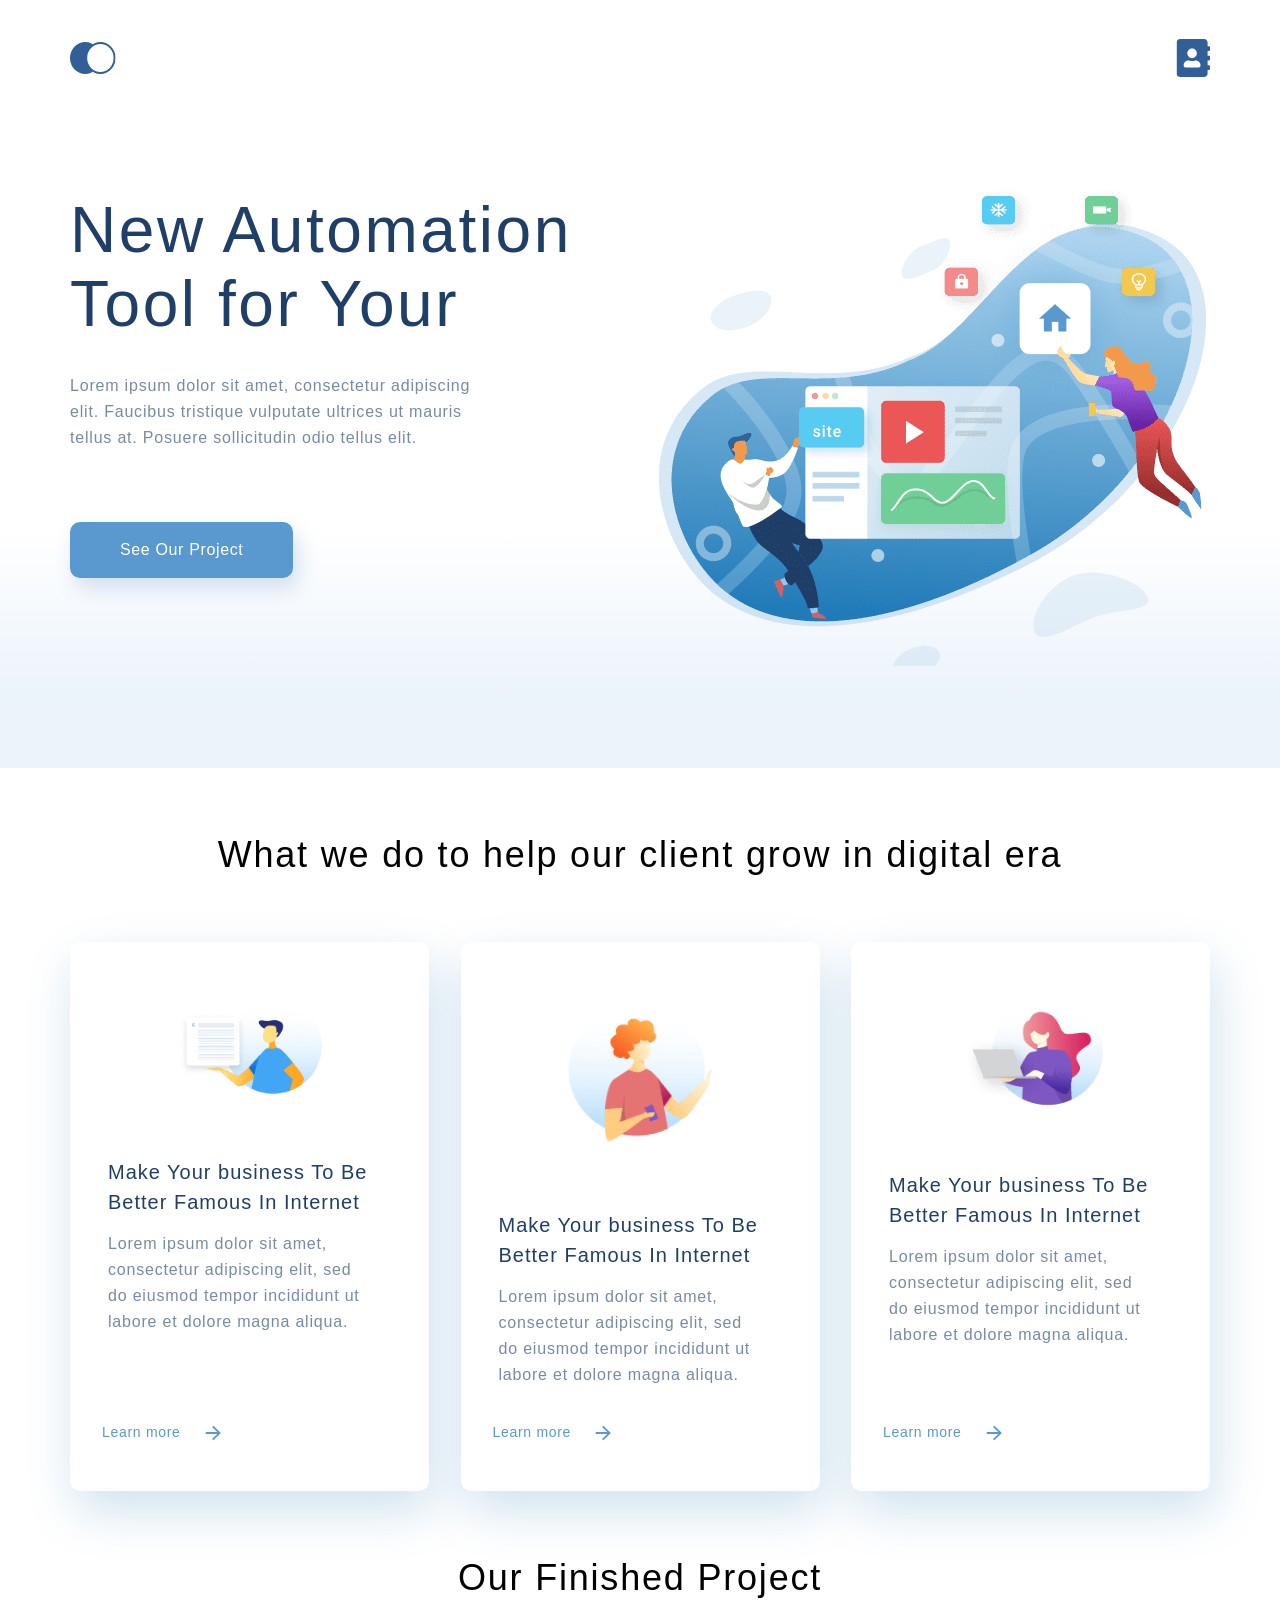
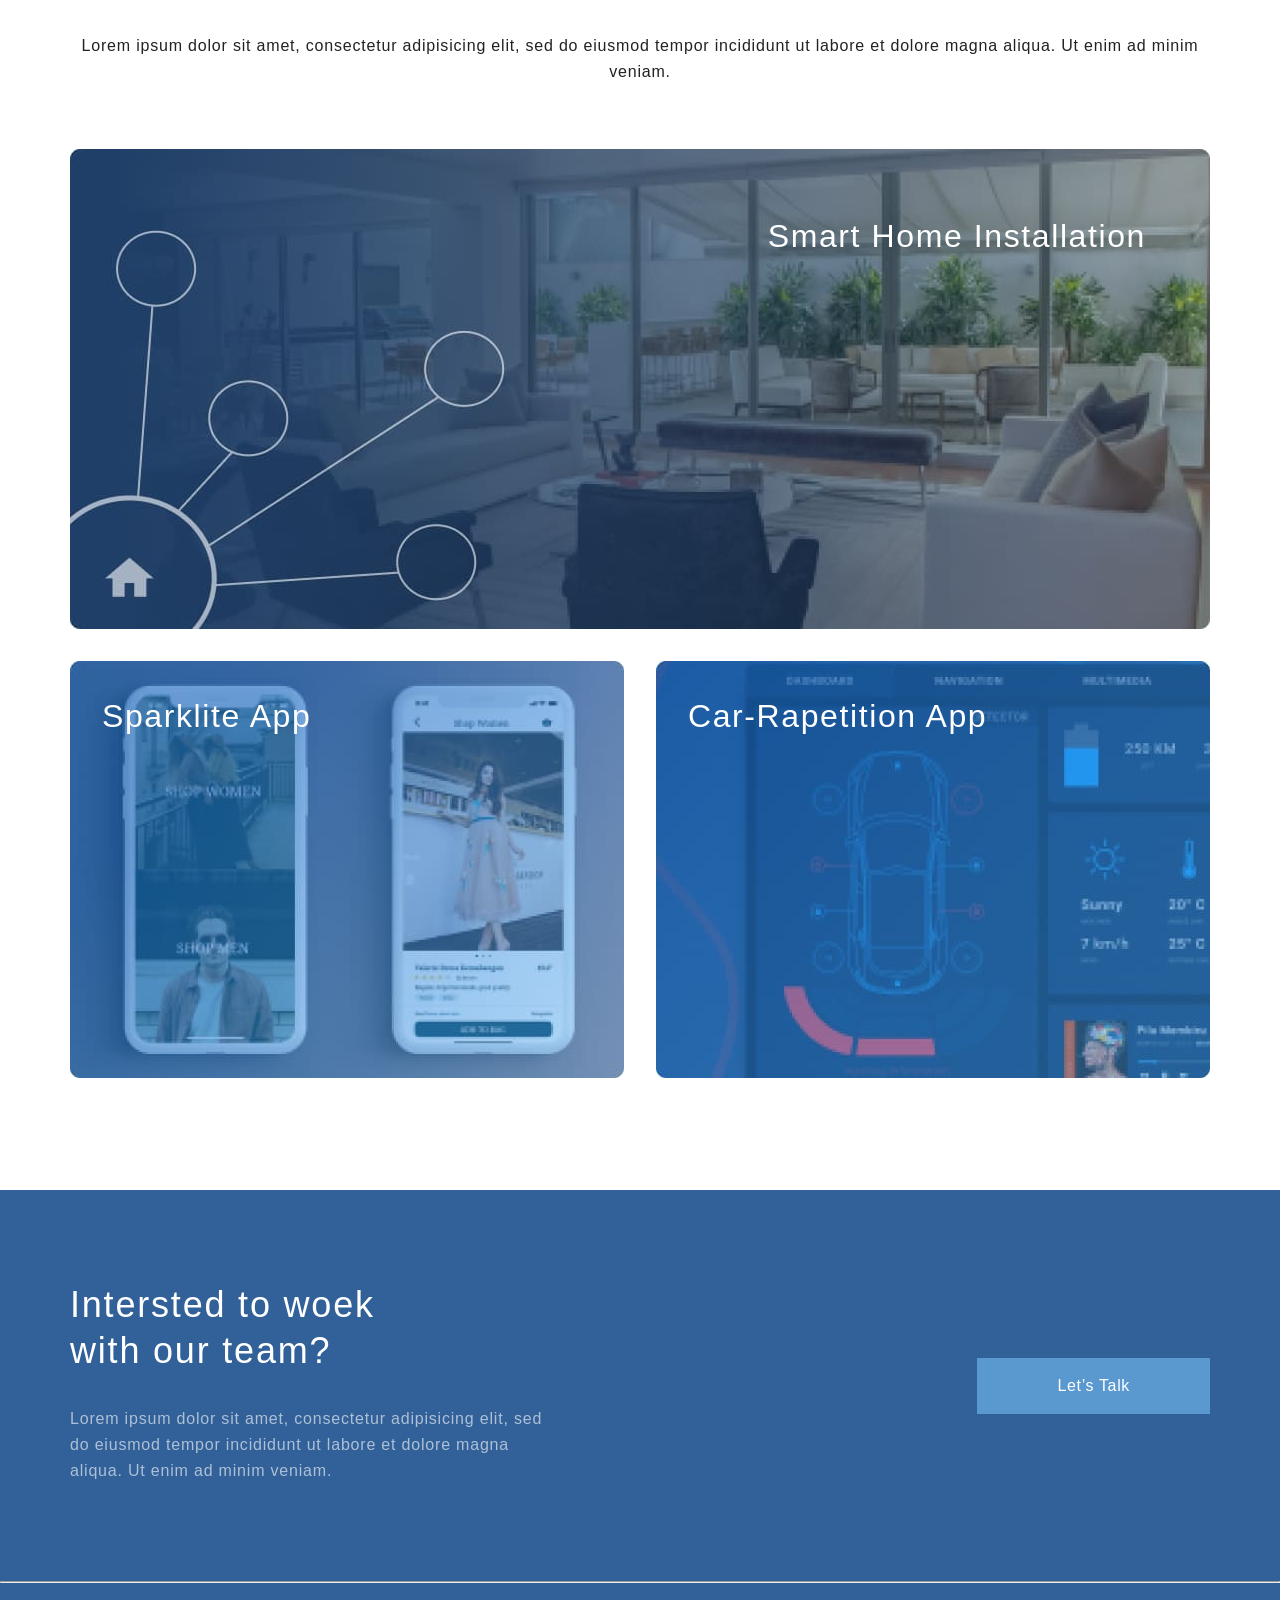
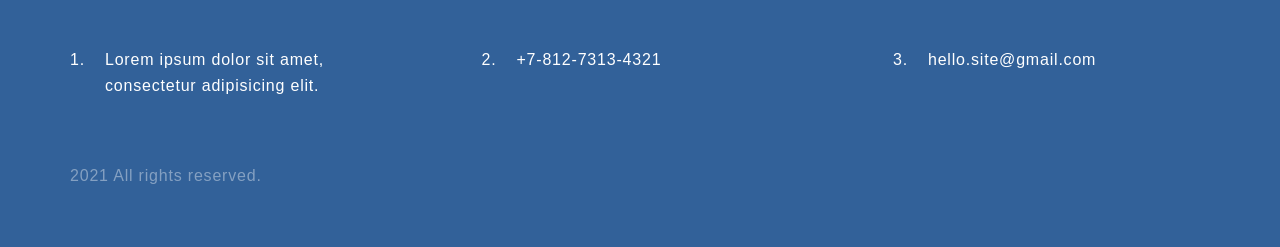
==== index.html @ 9a7fa758 "first commit" ====
<!DOCTYPE html>
<html lang="en">
<head>
    <meta charset="UTF-8">
    <meta http-equiv="X-UA-Compatible" content="IE=edge">
    <meta name="viewport" content="width=device-width, initial-scale=1.0">
    <title>Landing page</title>
    <link rel="stylesheet" href="style.css">
</head>
<body>
    

<div class="wrapper">
        <header class="header center">
            <div class="header__top">
                <div class="header__img">
                    <a class="main__link" href="index.html"><img src="img/logo.svg" alt="logo"></a> 
                </div>
                <div class="header__img">
                    <a class="main__link" href="contacts.html"><img src="img/address-book.svg" alt="address book"></a>
                </div>
            </div>
            <div class="header__content">
                <div class="header__info">
                    <h3 class="header__heading">New Automation</h3>
                    <h3 class="header__heading"> Tool for Your</h3>
                    <p class="header__text">Lorem ipsum dolor sit amet, consectetur adipiscing elit. Faucibus tristique vulputate ultrices ut mauris tellus at. Posuere sollicitudin odio tellus elit.</p>
                    <a class="header__link" href="#">See Our Project</a> 
                </div>
                <div class="header__bg"></div>
            </div>
        </header>
    <div class="main">    
        <section class="what-we-do center">
            <h3 class="what-we-do__header">What we do to help our client grow in digital era</h3>
            <div class="what-we-do__content">
                <div class="what-we-do__items">
                    <div class="what-we-do__img">
                        <img src="img/what-we-do_img-one.png" alt="what-we-do img">
                    </div>
                    <div class="what-we-do__info">
                        <h3 class="what-we-do__heading">Make Your business To Be Better Famous In Internet</h3>
                        <p class="what-we-do__text">Lorem ipsum dolor sit amet, consectetur adipiscing elit, sed do eiusmod tempor incididunt ut labore et dolore magna aliqua.</p>
                    </div>
                    <div class="what-we-do__block-link">
                        <a href="#" class="what-we-do__link">Learn more<img class="what-we-do__photo" src="img/what-we-do_arrow.svg" alt="arrow"></a>
                    </div>
                </div>
                <div class="what-we-do__items">
                    <div class="what-we-do__img">
                        <img src="img/what-we-do_img-two.png" alt="what-we-do img">
                    </div>
                    <div class="what-we-do__info">
                        <h3 class="what-we-do__heading">Make Your business To Be Better Famous In Internet</h3>
                        <p class="what-we-do__text">Lorem ipsum dolor sit amet, consectetur adipiscing elit, sed do eiusmod tempor incididunt ut labore et dolore magna aliqua. </p>
                    </div>
                    <div class="what-we-do__block-link">
                        <a href="#" class="what-we-do__link">Learn more<img class="what-we-do__photo" src="img/what-we-do_arrow.svg" alt="arrow"></a>
                    </div>
                </div>
                <div class="what-we-do__items">
                    <div class="what-we-do__img">
                        <img src="img/what-we-do_img-three.png" alt="what-we-do img">
                    </div>
                    <div class="what-we-do__info">
                        <h3 class="what-we-do__heading">Make Your business To Be Better Famous In Internet</h3>
                        <p class="what-we-do__text">Lorem ipsum dolor sit amet, consectetur adipiscing elit, sed do eiusmod tempor incididunt ut labore et dolore magna aliqua. </p>
                    </div>
                    <div class="what-we-do__block-link">
                        <a href="#" class="what-we-do__link">Learn more<img class="what-we-do__photo" src="img/what-we-do_arrow.svg" alt="arrow"></a>
                    </div>
                </div>
            </div>
        </section>
   
        <section class="project center">
            <h3 class="project__header">Our Finished Project</h3>
            <p class="project__text">Lorem ipsum dolor sit amet, consectetur adipisicing elit, sed do eiusmod tempor incididunt ut labore et dolore magna aliqua. Ut enim ad minim veniam.</p>
            <div class="project__top">
                <div class="project__items">
                    <img class="project__photo" src="img/project-bg.jpg" alt="project photo">
                    <p class="project__info info__top">Smart Home Installation</p>
                </div>
            </div>
            <div class="project__bottom">
                <div class="project__items project__items-small">
                    <img class="project__photo project__photo-small" src="img/project-item_one.jpg" alt="project">
                    <p class="project__info">Sparklite App</p>
                </div>
                <div class="project__items project__items-small">
                    <img class="project__photo project__photo-small" src="img/project-item_two.jpg" alt="project">
                    <p class="project__info">Car-Rapetition App</p>
                </div>
            </div>

        </section>

    </div>

        <footer class="footer">
            <div class="footer__top center">
                <div class="footer__left">
                    <div class="footer__info">
                        <h3 class="footer__heading">Intersted to woek with our team?</h3>
                        <p class="footer__text">Lorem ipsum dolor sit amet, consectetur adipisicing elit, sed do eiusmod tempor incididunt ut labore et dolore magna aliqua. Ut enim ad minim veniam.</p>
                    </div>
                </div>
                <div class="footer__right">
                    <a class="footer__btn" href="#">Let’s Talk</a>
                </div>
            </div>
                <hr>
            <div class="footer__bottom center">
                <ul class="footer__menu">
                    <li class="footer__list list__one">Lorem ipsum dolor sit amet, consectetur adipisicing elit.</li>
                    <li class="footer__list list__two"> <a class="footer__link" href="tel:+7-812-7313-4321">+7-812-7313-4321</a></li>
                    <li class="footer__list list__three"><a class="footer__link" href="mailto:">hello.site@gmail.com</a></li>
                    <li class="footer__copyright">2021 All rights reserved.</li>
                </ul>
            </div>

        </footer>

</div>

</body>
</html>
---- style.css ----
* {
  padding: 0;
  margin: 0;
  font-family: Roboto,sans-serif;
  font-style: normal;
  font-weight: normal;
  -webkit-box-sizing: border-box;
          box-sizing: border-box;
}

html, body {
  height: 100%;
}

.wrapper {
  display: -webkit-box;
  display: -ms-flexbox;
  display: flex;
  -webkit-box-orient: vertical;
  -webkit-box-direction: normal;
      -ms-flex-direction: column;
          flex-direction: column;
  height: 100%;
}

.main {
  -webkit-box-flex: 1;
      -ms-flex: 1 0 auto;
          flex: 1 0 auto;
}

.footer {
  -webkit-box-flex: 0;
      -ms-flex: 0 0 auto;
          flex: 0 0 auto;
}

.center {
  padding-left: calc(50% - 570px);
  padding-right: calc(50% - 570px);
}

.header {
  padding-top: 34px;
  padding-bottom: 93px;
  background: -webkit-gradient(linear, left bottom, left top, color-stop(8.84%, #EBF3FB), color-stop(31.12%, rgba(152, 195, 232, 0)));
  background: linear-gradient(0deg, #EBF3FB 8.84%, rgba(152, 195, 232, 0) 31.12%);
}

.header__content {
  display: -webkit-box;
  display: -ms-flexbox;
  display: flex;
  -webkit-box-pack: justify;
      -ms-flex-pack: justify;
          justify-content: space-between;
}

.header__bg {
  width: 555px;
  height: 480px;
  background: url(img/header-bg.png) no-repeat;
  margin-top: 100px;
}

.header__top {
  display: -webkit-box;
  display: -ms-flexbox;
  display: flex;
  -webkit-box-pack: justify;
      -ms-flex-pack: justify;
          justify-content: space-between;
  -webkit-box-align: center;
      -ms-flex-align: center;
          align-items: center;
}

.header__top .main__link {
  display: block;
}

.header__info {
  width: 505px;
  padding-top: 107px;
  padding-bottom: 97px;
}

.header__heading {
  font-weight: 300;
  font-size: 64px;
  line-height: 74px;
  letter-spacing: 0.04em;
  color: #1F3F68;
}

.header__text {
  width: 425px;
  padding-top: 32px;
  font-size: 16px;
  line-height: 26px;
  letter-spacing: 0.05em;
  color: #1F3F68;
  opacity: 0.6;
}

.header__link {
  background: #5A98D0;
  -webkit-box-shadow: 5px 10px 20px rgba(53, 110, 173, 0.2);
          box-shadow: 5px 10px 20px rgba(53, 110, 173, 0.2);
  border-radius: 10px;
  text-decoration: none;
  font-size: 16px;
  line-height: 26px;
  text-align: center;
  letter-spacing: 0.04em;
  color: #FFFFFF;
  padding: 15px 50px;
  margin-top: 71px;
  display: inline-block;
}

.what-we-do {
  padding-top: 64px;
  min-height: 585px;
}

.what-we-do__header {
  font-weight: 300;
  font-size: 36px;
  line-height: 46px;
  text-align: center;
  letter-spacing: 0.05em;
  color: #000000;
}

.what-we-do__content {
  display: -webkit-box;
  display: -ms-flexbox;
  display: flex;
  -webkit-box-pack: justify;
      -ms-flex-pack: justify;
          justify-content: space-between;
  margin-top: 64px;
}

.what-we-do__items {
  padding: 44px 32px;
  display: -webkit-box;
  display: -ms-flexbox;
  display: flex;
  -webkit-box-orient: vertical;
  -webkit-box-direction: normal;
      -ms-flex-direction: column;
          flex-direction: column;
  -webkit-box-align: center;
      -ms-flex-align: center;
          align-items: center;
  -webkit-box-pack: center;
      -ms-flex-pack: center;
          justify-content: center;
  width: 359px;
  min-height: 480px;
  background: #FFFFFF;
  -webkit-box-shadow: 5px 20px 50px rgba(16, 112, 177, 0.2);
          box-shadow: 5px 20px 50px rgba(16, 112, 177, 0.2);
  border-radius: 10px;
}

.what-we-do__img {
  width: 180px;
}

.what-we-do__img img {
  width: 100%;
  height: 100%;
  -o-object-fit: cover;
     object-fit: cover;
  margin: 0 auto;
  display: -webkit-box;
  display: -ms-flexbox;
  display: flex;
  -webkit-transform: scale(0.8);
          transform: scale(0.8);
}

.what-we-do__info {
  -webkit-box-flex: 1;
      -ms-flex-positive: 1;
          flex-grow: 1;
}

.what-we-do__heading {
  padding-top: 51px;
  font-size: 20px;
  line-height: 30px;
  letter-spacing: 0.05em;
  color: #1F3F68;
  width: 283px;
}

.what-we-do__text {
  padding-top: 14px;
  width: 268px;
  font-size: 16px;
  line-height: 26px;
  letter-spacing: 0.05em;
  color: #1F3F68;
  opacity: 0.6;
}

.what-we-do__block-link {
  -ms-flex-item-align: start;
      align-self: flex-start;
  min-height: 27px;
  padding-top: 29px;
}

.what-we-do__link {
  display: inline-block;
  font-size: 14px;
  line-height: 30px;
  letter-spacing: 0.05em;
  color: #5A98D0;
  text-decoration: none;
}

.what-we-do__photo {
  margin-left: 24px;
  display: inline-block;
  vertical-align: middle;
}

.project {
  padding-top: 64px;
  padding-bottom: 112px;
}

.project__header {
  font-weight: 300;
  font-size: 36px;
  line-height: 46px;
  text-align: center;
  letter-spacing: 0.05em;
  color: #000000;
}

.project__text {
  font-size: 16px;
  line-height: 26px;
  text-align: center;
  letter-spacing: 0.05em;
  color: #222222;
  margin: 0 auto;
  padding-top: 32px;
}

.project__top {
  padding-top: 64px;
}

.project__bottom {
  display: -webkit-box;
  display: -ms-flexbox;
  display: flex;
  -webkit-box-pack: justify;
      -ms-flex-pack: justify;
          justify-content: space-between;
  padding-top: 32px;
}

.project__items {
  position: relative;
  display: -webkit-box;
  display: -ms-flexbox;
  display: flex;
}

.project .info__top {
  position: absolute;
  top: 64px;
  right: 64px;
  font-size: 32px;
  line-height: 46px;
  text-align: right;
  letter-spacing: 0.05em;
  color: #FFFFFF;
}

.project__info {
  position: absolute;
  top: 32px;
  left: 32px;
  font-size: 32px;
  line-height: 46px;
  text-align: right;
  letter-spacing: 0.05em;
  color: #FFFFFF;
}

.footer {
  min-height: 657px;
  background: url(img/footer-bg.jpg);
}

.footer__top {
  display: -webkit-box;
  display: -ms-flexbox;
  display: flex;
  -webkit-box-pack: justify;
      -ms-flex-pack: justify;
          justify-content: space-between;
  min-height: 391px;
  -webkit-box-align: center;
      -ms-flex-align: center;
          align-items: center;
}

.footer__left {
  padding: 91px 0 96px;
}

.footer__heading {
  width: 340px;
  font-size: 36px;
  line-height: 46px;
  letter-spacing: 0.05em;
  color: #FFFFFF;
}

.footer__text {
  padding-top: 32px;
  width: 495px;
  font-size: 16px;
  line-height: 26px;
  letter-spacing: 0.05em;
  color: #FFFFFF;
  opacity: 0.6;
}

.footer__btn {
  font-size: 16px;
  line-height: 26px;
  text-align: center;
  letter-spacing: 0.04em;
  color: #FFFFFF;
  text-decoration: none;
  background: #5A98D0;
  padding: 15px 80px;
  display: inline-block;
}

.footer__menu {
  margin-top: 64px;
  display: -webkit-box;
  display: -ms-flexbox;
  display: flex;
  -webkit-box-pack: justify;
      -ms-flex-pack: justify;
          justify-content: space-between;
  -ms-flex-wrap: wrap;
      flex-wrap: wrap;
  list-style: none;
}

.footer__list {
  display: -webkit-box;
  display: -ms-flexbox;
  display: flex;
  width: 317px;
  font-size: 16px;
  line-height: 26px;
  letter-spacing: 0.05em;
  color: #FFFFFF;
}

.footer .list__one:before {
  content: "1.";
  margin-right: 20px;
}

.footer .list__two:before {
  content: "2.";
  margin-right: 20px;
}

.footer .list__three:before {
  content: "3.";
  margin-right: 20px;
}

.footer__link {
  text-decoration: none;
  color: #FFFFFF;
}

.footer__copyright {
  padding-top: 64px;
  font-size: 16px;
  line-height: 26px;
  letter-spacing: 0.05em;
  color: #FFFFFF;
  opacity: 0.4;
}

.header__contacts {
  padding-top: 37px;
  padding-bottom: 47px;
}

.header__contacts-bottom {
  background: url(img/contacts/header-bg_contacts.jpg) no-repeat;
  background-size: cover;
  padding: 51px 0;
}

.header__contacts-bottom h1 {
  font-weight: 500;
  font-size: 44px;
  line-height: 74px;
  text-align: center;
  letter-spacing: 0.04em;
  color: #FFFFFF;
}

.header__contacts-bottom-text {
  width: 780px;
  padding-top: 16px;
  font-size: 20px;
  line-height: 30px;
  text-align: center;
  letter-spacing: 0.04em;
  color: rgba(255, 255, 255, 0.6);
  margin: 0 auto;
}

.content {
  display: -webkit-box;
  display: -ms-flexbox;
  display: flex;
  -webkit-box-pack: justify;
      -ms-flex-pack: justify;
          justify-content: space-between;
  padding-top: 17px;
}

.content__left {
  width: 301px;
}

.content__info, .content__email {
  padding-top: 40px;
}

.content__descriptions-heading, .content__info-heading, .content__email-heading {
  font-weight: 500;
  font-size: 20px;
  line-height: 30px;
  letter-spacing: 0.04em;
  color: #1F3F68;
  text-transform: uppercase;
}

.content__info-menu, .content__email-menu {
  list-style: none;
}

.content__descriptions-text, .content__info-link, .content__email-link {
  font-weight: 300;
  font-size: 16px;
  line-height: 26px;
  letter-spacing: 0.04em;
  color: #1F3F68;
  opacity: 0.6;
}

.content__descriptions-text {
  width: 300px;
  margin-top: 24px;
}

.content__info-link, .content__email-link {
  opacity: 1;
  text-decoration: none;
}

.content__descriptions {
  padding-top: 56px;
}

.content__right {
  width: 540px;
}

.content__right-form {
  -webkit-box-sizing: border-box;
          box-sizing: border-box;
  padding: 56px;
  background: #FFFFFF;
  -webkit-box-shadow: 5px 10px 50px rgba(16, 112, 177, 0.2);
          box-shadow: 5px 10px 50px rgba(16, 112, 177, 0.2);
  border-radius: 10px;
}

.content__right-input {
  width: 428px;
  height: 72px;
  border: 1px solid #356EAD;
  -webkit-box-sizing: border-box;
          box-sizing: border-box;
  border-radius: 10px;
  padding-left: 42px;
  padding-right: 50px;
  outline: none;
  color: #1F3F68;
}

.content__right:placeholder {
  font-weight: 300;
  font-size: 16px;
  line-height: 30px;
  letter-spacing: 0.04em;
  color: #1F3F68;
  opacity: 0.2;
}

.content__right label {
  padding-top: 48px;
  padding-bottom: 8px;
  display: block;
  font-size: 16px;
  line-height: 30px;
  letter-spacing: 0.04em;
  color: #1F3F68;
  opacity: 0.8;
}

.content__right .textarea {
  width: 428px;
  height: 144px;
  padding-top: 21px;
}

.content__right-heading {
  font-weight: 500;
  font-size: 20px;
  line-height: 30px;
  letter-spacing: 0.04em;
  color: #1F3F68;
  text-transform: uppercase;
}

.content__info-list, .content__email-list {
  margin-top: 16px;
  display: -webkit-box;
  display: -ms-flexbox;
  display: flex;
}

.content__info-list::before {
  content: url(img/contacts/phone.svg);
  margin-right: 16px;
}

.content__email-list::before {
  content: url(img/contacts/web.svg);
  margin-right: 16px;
}

.content .email-list-email::before {
  content: url(img/contacts/email.svg);
  margin-right: 16px;
}

.content button {
  -webkit-filter: drop-shadow(5px 10px 20px rgba(16, 112, 177, 0.2));
          filter: drop-shadow(5px 10px 20px rgba(16, 112, 177, 0.2));
  font-weight: 500;
  font-size: 16px;
  line-height: 26px;
  text-align: center;
  letter-spacing: 0.04em;
  color: #FFFFFF;
  background: #5A98D0;
  -webkit-box-shadow: 5px 20px 50px rgba(16, 112, 177, 0.2);
          box-shadow: 5px 20px 50px rgba(16, 112, 177, 0.2);
  border-radius: 10px;
  padding: 23px 0;
  width: 428px;
  -webkit-box-sizing: border-box;
          box-sizing: border-box;
  outline: none;
  border: none;
  cursor: pointer;
  margin-top: 72px;
  text-transform: uppercase;
}

.map {
  padding-top: 96px;
  padding-bottom: 112px;
}

@media (max-width: 1140px) {
  .center {
    padding-left: calc(50% - 500px);
    padding-right: calc(50% - 500px);
  }
  .content {
    -ms-flex-pack: distribute;
        justify-content: space-around;
  }
  .content__left {
    margin: 0 auto;
  }
}

@media (max-width: 952px) {
  .center {
    padding-left: calc(50% - 370px);
    padding-right: calc(50% - 370px);
  }
  .header__contacts {
    padding-top: 10px;
    padding-bottom: 41px;
  }
  .header__contacts-bottom-text {
    width: 520px;
  }
  .content__info .content {
    -webkit-box-orient: vertical;
    -webkit-box-direction: normal;
        -ms-flex-direction: column;
            flex-direction: column;
    -webkit-box-align: center;
        -ms-flex-align: center;
            align-items: center;
    padding-top: 24px;
  }
  .content__info .content__left {
    margin: 0;
  }
  .content__info .content__right-form {
    margin: 64px auto 0;
  }
  .content__info .content__right-heading {
    width: 178px;
  }
}

@media (max-width: 767px) {
  .center {
    padding-left: calc( 50% - 170px);
    padding-right: calc( 50% - 170px);
  }
  .header__contacts-bottom h1 {
    font-size: 24px;
    line-height: 28px;
  }
  .header__contacts-bottom-text {
    padding-top: 32px;
    font-size: 16px;
    width: 341px;
  }
  .content__info .content {
    padding-top: 46px;
  }
  .content__info .content__info {
    padding-top: 34px;
  }
  .content__info .content__right {
    width: 343px;
  }
  .content__info .content__right-form {
    width: 343px;
    padding: 35px;
  }
  .content__info .content__right-heading {
    width: auto;
    font-size: 16px;
  }
  .content__info .content__right-form {
    margin-top: 32px;
  }
  .content__info .content__right-input {
    width: 271px;
    height: 46px;
    padding-left: 26px;
    font-size: 14px;
  }
  .content__info .content .textarea {
    height: 92px;
  }
  .content__info .content label {
    font-size: 14px;
    padding-top: 20px;
  }
  .content__info .content button {
    width: 271px;
    margin-top: 46px;
  }
  .map {
    padding-top: 64px;
    padding-bottom: 64px;
  }
  .footer__heading {
    width: 220px;
    margin: 0 auto;
  }
}

@media (max-width: 350px) {
  .center {
    padding-left: calc( 50% - 145px);
    padding-right: calc( 50% - 145px);
  }
  .header__contacts {
    padding-bottom: 33px;
  }
  .header__contacts-bottom-text {
    width: 300px;
  }
  .content__info .content {
    text-align: center;
  }
  .content__info .content li {
    display: -webkit-box;
    display: -ms-flexbox;
    display: flex;
    -webkit-box-pack: center;
        -ms-flex-pack: center;
            justify-content: center;
  }
  .content__info .content__right {
    width: 300px;
  }
  .content__info .content__right-form {
    width: 300px;
    display: -webkit-box;
    display: -ms-flexbox;
    display: flex;
    -webkit-box-orient: vertical;
    -webkit-box-direction: normal;
        -ms-flex-direction: column;
            flex-direction: column;
    -webkit-box-align: center;
        -ms-flex-align: center;
            align-items: center;
  }
  .map {
    padding-top: 32px;
    padding-bottom: 32px;
  }
  .content__info .content button {
    padding: 10px 0;
  }
}

@media (max-width: 1140px) {
  .center {
    padding-left: calc(50% - 500px);
    padding-right: calc(50% - 500px);
  }
  .header__bg {
    background-size: 450px 450px;
    display: -webkit-box;
    display: -ms-flexbox;
    display: flex;
    width: 450px;
    height: 450px;
  }
  .what-we-do__content {
    -ms-flex-wrap: wrap;
        flex-wrap: wrap;
    -webkit-box-pack: space-evenly;
        -ms-flex-pack: space-evenly;
            justify-content: space-evenly;
  }
  .what-we-do__items:not(:last-child) {
    margin-bottom: 64px;
  }
  .project__items {
    width: 950px;
    margin: 0 auto;
  }
  .project__photo {
    width: 950px;
  }
  .project__items-small {
    width: 450px;
  }
  .project__photo-small {
    width: 450px;
  }
  .footer__top {
    -ms-flex-pack: distribute;
        justify-content: space-around;
  }
  .footer__menu {
    margin-left: 49px;
  }
}

@media (min-width: 953px) and (max-width: 999px) {
  .footer__list {
    margin-bottom: 30px;
  }
}

@media (max-width: 952px) {
  .center {
    padding-left: calc(50% - 370px);
    padding-right: calc(50% - 370px);
  }
  .header__content {
    position: relative;
  }
  .header__bg {
    background-size: 336px 292px;
    display: -webkit-box;
    display: -ms-flexbox;
    display: flex;
    -ms-flex-item-align: end;
        align-self: flex-end;
    position: absolute;
    right: 0;
    top: 185px;
    width: 336px;
    height: 292px;
    z-index: -1;
  }
  .what-we-do__content {
    -webkit-box-orient: vertical;
    -webkit-box-direction: normal;
        -ms-flex-direction: column;
            flex-direction: column;
    -webkit-box-align: center;
        -ms-flex-align: center;
            align-items: center;
  }
  .what-we-do__items:not(:last-child) {
    margin-bottom: 32px;
  }
  .project {
    padding-top: 95px;
    padding-bottom: 109px;
  }
  .project__items {
    width: 704px;
    margin: 0 auto;
  }
  .project__photo {
    width: 704px;
  }
  .project__items-small {
    width: 336px;
  }
  .project__photo-small {
    width: 100%;
  }
  .project__info {
    top: 19px;
    left: 19px;
    font-size: 26px;
  }
  .footer__top {
    -ms-flex-pack: distribute;
        justify-content: space-around;
  }
  .footer__text {
    width: 336px;
  }
  .footer__btn {
    padding: 3px 30px;
  }
  .footer__menu {
    -webkit-box-orient: vertical;
    -webkit-box-direction: normal;
        -ms-flex-direction: column;
            flex-direction: column;
    margin-left: 124px;
  }
  .footer__list {
    margin-bottom: 24px;
    width: 515px;
  }
  .footer .list__one::before, .footer .list__two::before, .footer .list__three::before {
    margin-right: 36px;
  }
  .footer__copyright {
    padding-top: 54px;
    padding-bottom: 64px;
  }
}

@media (max-width: 767px) {
  .center {
    padding-left: calc(50% - 170px);
    padding-right: calc(50% - 170px);
  }
  .header {
    padding-top: 16px;
    padding-bottom: 41px;
  }
  .header__top {
    display: -webkit-box;
    display: -ms-flexbox;
    display: flex;
    -webkit-box-align: end;
        -ms-flex-align: end;
            align-items: flex-end;
  }
  .header__info {
    padding-top: 28px;
    padding-bottom: 0;
    margin: 0 auto;
  }
  .header__bg {
    display: none;
  }
  .header__heading {
    font-weight: 300;
    font-size: 32px;
    line-height: 37px;
    text-align: center;
  }
  .header__text {
    padding-top: 12px;
    width: 343px;
    text-align: center;
  }
  .header__link {
    margin: 32px auto 0;
    font-size: 12px;
    line-height: 26px;
    width: 108px;
    display: -webkit-box;
    display: -ms-flexbox;
    display: flex;
    -webkit-box-pack: center;
        -ms-flex-pack: center;
            justify-content: center;
    padding: 0;
  }
  .what-we-do__header {
    font-weight: 300;
    font-size: 24px;
    line-height: 28px;
    letter-spacing: 0;
  }
  .what-we-do__content {
    margin-top: 32px;
  }
  .what-we-do__items {
    width: 334px;
  }
  .project {
    padding-top: 32px;
    padding-bottom: 48px;
  }
  .project__header {
    font-weight: 300;
    font-size: 24px;
    line-height: 28px;
    letter-spacing: 0;
  }
  .project__text {
    width: 343px;
  }
  .project__top {
    padding-top: 82px;
  }
  .project__items {
    width: 343px;
  }
  .project__photo {
    width: 343px;
  }
  .project .info__top {
    font-size: 16px;
    line-height: 19px;
    text-align: right;
    top: 16px;
    right: 16px;
  }
  .project__info {
    font-size: 16px;
    line-height: 19px;
    top: 16px;
    left: 16px;
  }
  .project__bottom {
    -webkit-box-orient: vertical;
    -webkit-box-direction: normal;
        -ms-flex-direction: column;
            flex-direction: column;
    padding-top: 16px;
  }
  .project__items-small:not(:last-child) {
    padding-bottom: 16px;
  }
  .footer__top {
    -webkit-box-orient: vertical;
    -webkit-box-direction: normal;
        -ms-flex-direction: column;
            flex-direction: column;
  }
  .footer__left {
    padding: 18px 0 40px;
  }
  .footer__heading {
    font-size: 24px;
    line-height: 28px;
    text-align: center;
  }
  .footer__text {
    font-size: 16px;
    line-height: 26px;
    text-align: center;
  }
  .footer hr {
    margin-top: 20px;
  }
  .footer__menu {
    margin-left: 0;
    -webkit-box-align: center;
        -ms-flex-align: center;
            align-items: center;
  }
  .footer__list {
    width: 304px;
  }
  .footer__copyright {
    margin: 0 auto;
  }
  .footer .list__one::before, .footer .footer .list__two::before, .footer .footer .list__three::before {
    margin-right: 23px;
  }
}

@media (max-width: 350px) {
  .center {
    padding-left: calc( 50% - 150px);
    padding-right: calc( 50% - 150px);
  }
  .header__text {
    width: 300px;
  }
  .what-we-do__header {
    font-size: 22px;
  }
  .what-we-do__items {
    width: 300px;
    padding: 42px 15px 22px;
  }
  .what-we-do__info {
    width: 276px;
  }
  .project__text {
    width: 300px;
  }
  .project__items, .project__photo {
    width: 300px;
  }
  .footer__text {
    width: 300px;
  }
  .footer__btn {
    padding: 3px 18px;
  }
}
/*# sourceMappingURL=style.css.map */
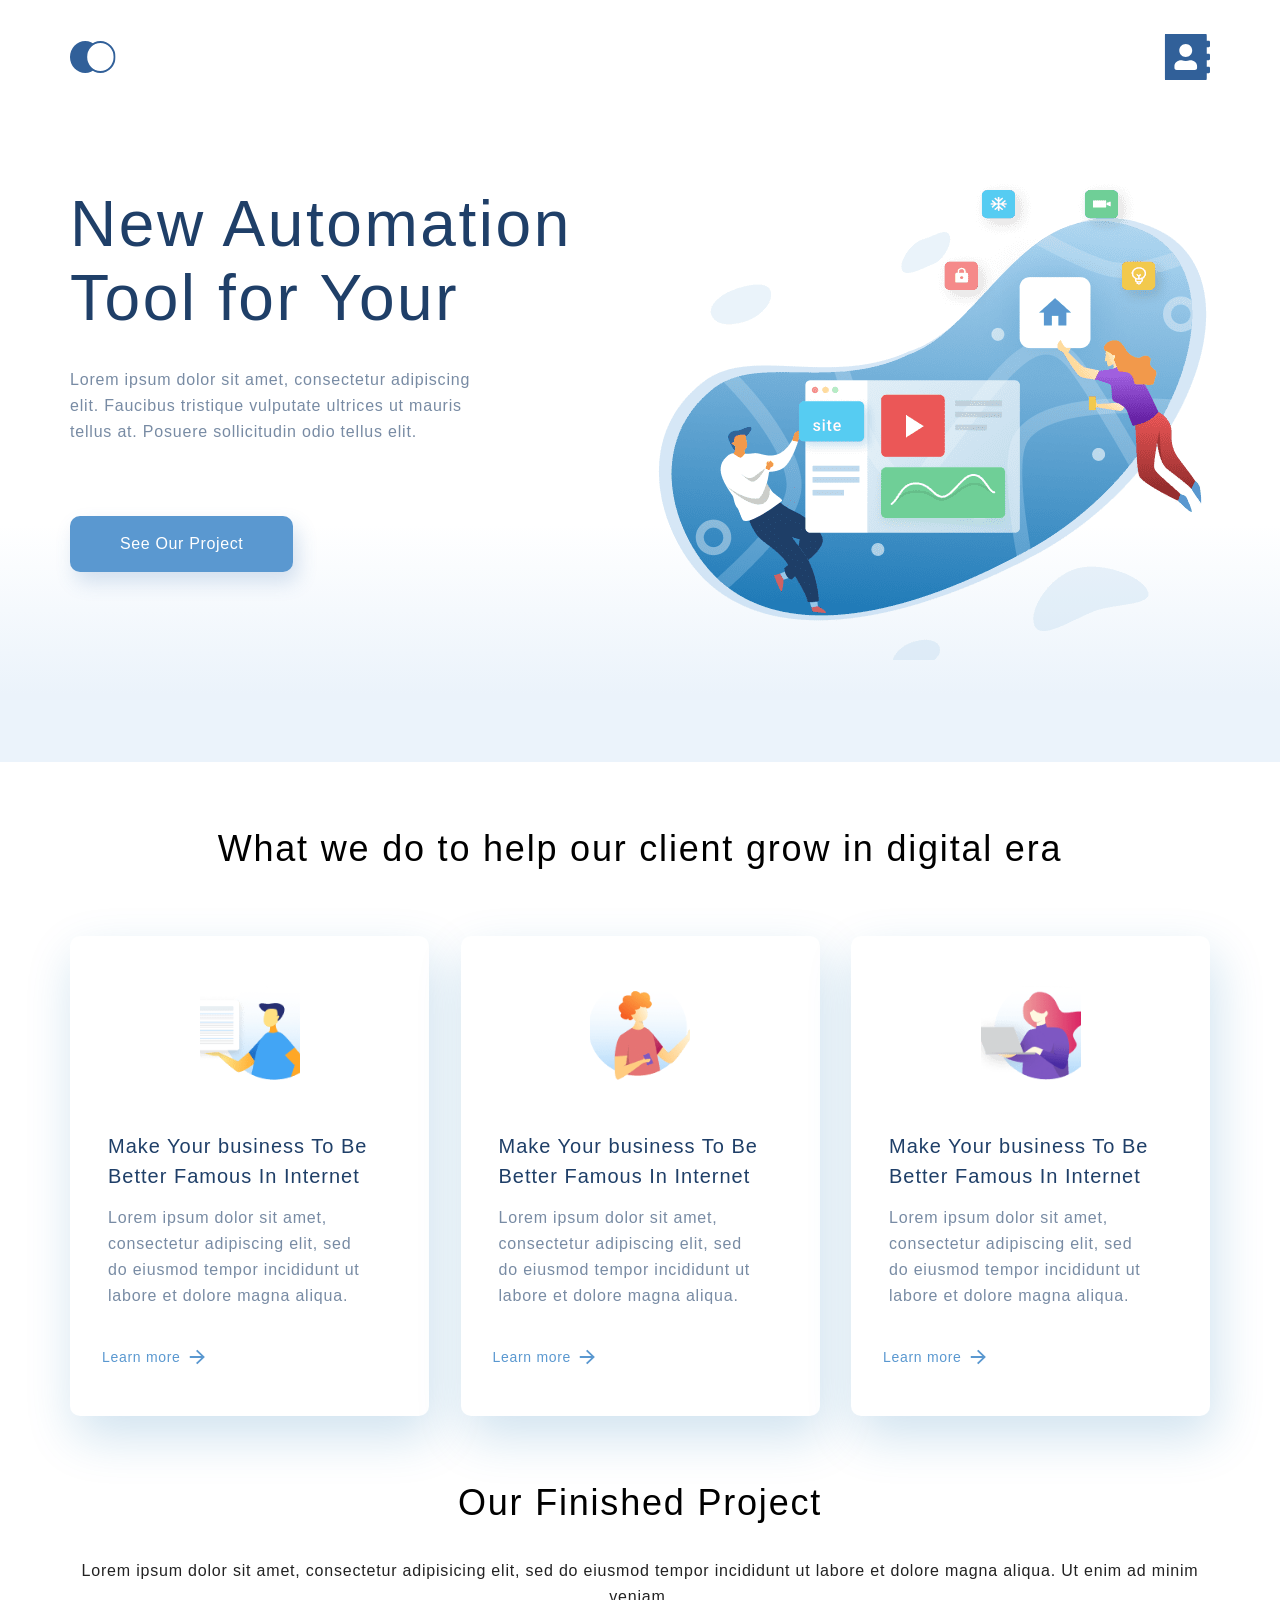
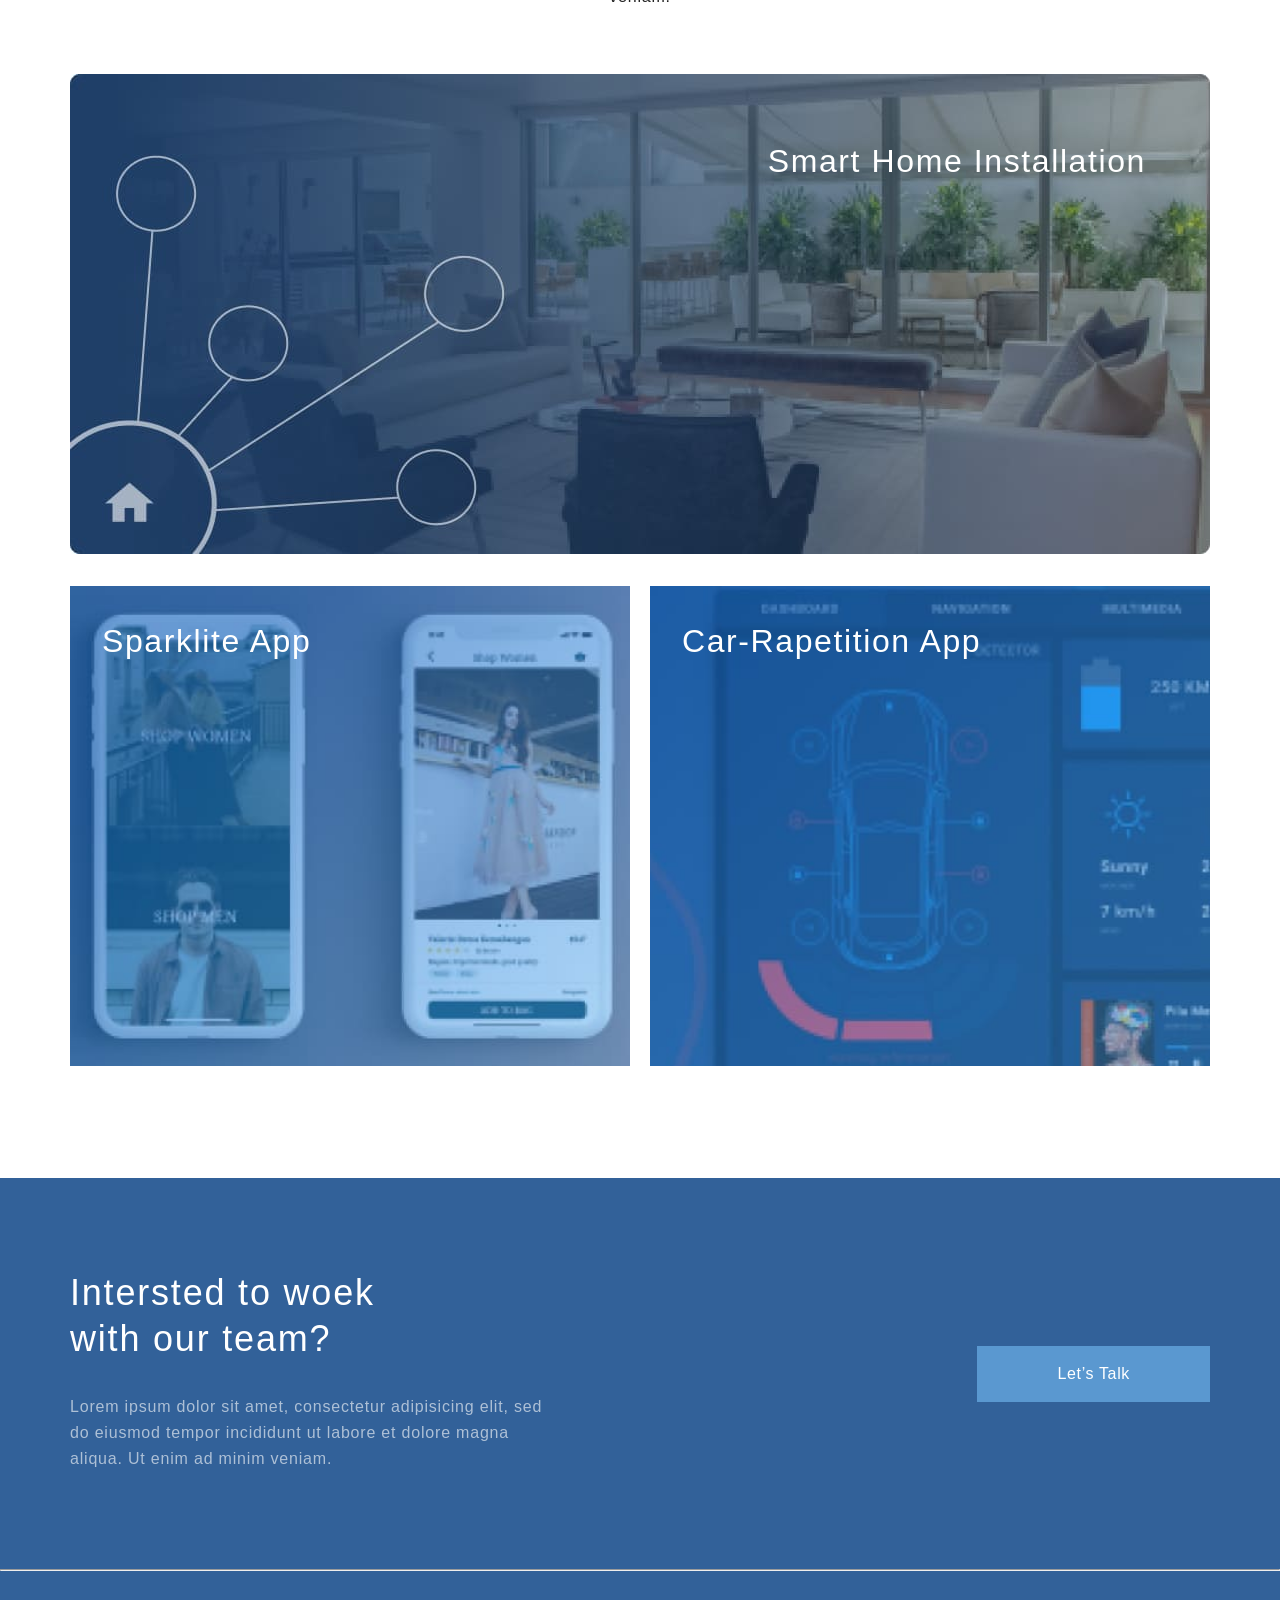
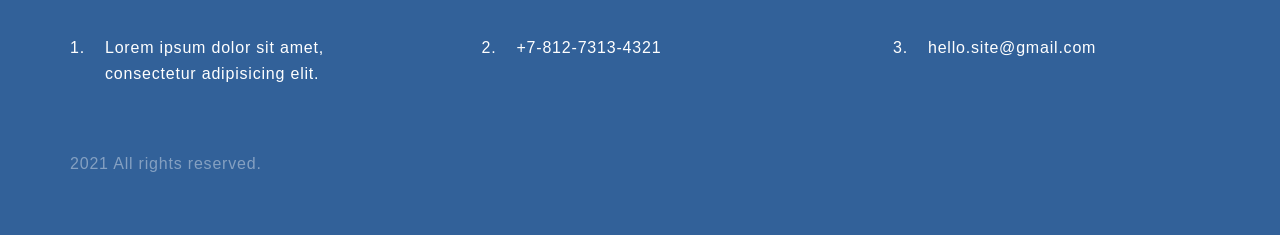
==== commit 7393f0eb: "Landing page" ====
--- a/index.html
+++ b/index.html
@@ -1,127 +1,132 @@
-<!DOCTYPE html>
-<html lang="en">
-<head>
-    <meta charset="UTF-8">
-    <meta http-equiv="X-UA-Compatible" content="IE=edge">
-    <meta name="viewport" content="width=device-width, initial-scale=1.0">
-    <title>Landing page</title>
-    <link rel="stylesheet" href="style.css">
-</head>
-<body>
-    
-
-<div class="wrapper">
-        <header class="header center">
-            <div class="header__top">
-                <div class="header__img">
-                    <a class="main__link" href="index.html"><img src="img/logo.svg" alt="logo"></a> 
-                </div>
-                <div class="header__img">
-                    <a class="main__link" href="contacts.html"><img src="img/address-book.svg" alt="address book"></a>
-                </div>
-            </div>
-            <div class="header__content">
-                <div class="header__info">
-                    <h3 class="header__heading">New Automation</h3>
-                    <h3 class="header__heading"> Tool for Your</h3>
-                    <p class="header__text">Lorem ipsum dolor sit amet, consectetur adipiscing elit. Faucibus tristique vulputate ultrices ut mauris tellus at. Posuere sollicitudin odio tellus elit.</p>
-                    <a class="header__link" href="#">See Our Project</a> 
-                </div>
-                <div class="header__bg"></div>
-            </div>
-        </header>
-    <div class="main">    
-        <section class="what-we-do center">
-            <h3 class="what-we-do__header">What we do to help our client grow in digital era</h3>
-            <div class="what-we-do__content">
-                <div class="what-we-do__items">
-                    <div class="what-we-do__img">
-                        <img src="img/what-we-do_img-one.png" alt="what-we-do img">
-                    </div>
-                    <div class="what-we-do__info">
-                        <h3 class="what-we-do__heading">Make Your business To Be Better Famous In Internet</h3>
-                        <p class="what-we-do__text">Lorem ipsum dolor sit amet, consectetur adipiscing elit, sed do eiusmod tempor incididunt ut labore et dolore magna aliqua.</p>
-                    </div>
-                    <div class="what-we-do__block-link">
-                        <a href="#" class="what-we-do__link">Learn more<img class="what-we-do__photo" src="img/what-we-do_arrow.svg" alt="arrow"></a>
-                    </div>
-                </div>
-                <div class="what-we-do__items">
-                    <div class="what-we-do__img">
-                        <img src="img/what-we-do_img-two.png" alt="what-we-do img">
-                    </div>
-                    <div class="what-we-do__info">
-                        <h3 class="what-we-do__heading">Make Your business To Be Better Famous In Internet</h3>
-                        <p class="what-we-do__text">Lorem ipsum dolor sit amet, consectetur adipiscing elit, sed do eiusmod tempor incididunt ut labore et dolore magna aliqua. </p>
-                    </div>
-                    <div class="what-we-do__block-link">
-                        <a href="#" class="what-we-do__link">Learn more<img class="what-we-do__photo" src="img/what-we-do_arrow.svg" alt="arrow"></a>
-                    </div>
-                </div>
-                <div class="what-we-do__items">
-                    <div class="what-we-do__img">
-                        <img src="img/what-we-do_img-three.png" alt="what-we-do img">
-                    </div>
-                    <div class="what-we-do__info">
-                        <h3 class="what-we-do__heading">Make Your business To Be Better Famous In Internet</h3>
-                        <p class="what-we-do__text">Lorem ipsum dolor sit amet, consectetur adipiscing elit, sed do eiusmod tempor incididunt ut labore et dolore magna aliqua. </p>
-                    </div>
-                    <div class="what-we-do__block-link">
-                        <a href="#" class="what-we-do__link">Learn more<img class="what-we-do__photo" src="img/what-we-do_arrow.svg" alt="arrow"></a>
-                    </div>
-                </div>
-            </div>
-        </section>
-   
-        <section class="project center">
-            <h3 class="project__header">Our Finished Project</h3>
-            <p class="project__text">Lorem ipsum dolor sit amet, consectetur adipisicing elit, sed do eiusmod tempor incididunt ut labore et dolore magna aliqua. Ut enim ad minim veniam.</p>
-            <div class="project__top">
-                <div class="project__items">
-                    <img class="project__photo" src="img/project-bg.jpg" alt="project photo">
-                    <p class="project__info info__top">Smart Home Installation</p>
-                </div>
-            </div>
-            <div class="project__bottom">
-                <div class="project__items project__items-small">
-                    <img class="project__photo project__photo-small" src="img/project-item_one.jpg" alt="project">
-                    <p class="project__info">Sparklite App</p>
-                </div>
-                <div class="project__items project__items-small">
-                    <img class="project__photo project__photo-small" src="img/project-item_two.jpg" alt="project">
-                    <p class="project__info">Car-Rapetition App</p>
-                </div>
-            </div>
-
-        </section>
-
-    </div>
-
-        <footer class="footer">
-            <div class="footer__top center">
-                <div class="footer__left">
-                    <div class="footer__info">
-                        <h3 class="footer__heading">Intersted to woek with our team?</h3>
-                        <p class="footer__text">Lorem ipsum dolor sit amet, consectetur adipisicing elit, sed do eiusmod tempor incididunt ut labore et dolore magna aliqua. Ut enim ad minim veniam.</p>
-                    </div>
-                </div>
-                <div class="footer__right">
-                    <a class="footer__btn" href="#">Let’s Talk</a>
-                </div>
-            </div>
-                <hr>
-            <div class="footer__bottom center">
-                <ul class="footer__menu">
-                    <li class="footer__list list__one">Lorem ipsum dolor sit amet, consectetur adipisicing elit.</li>
-                    <li class="footer__list list__two"> <a class="footer__link" href="tel:+7-812-7313-4321">+7-812-7313-4321</a></li>
-                    <li class="footer__list list__three"><a class="footer__link" href="mailto:">hello.site@gmail.com</a></li>
-                    <li class="footer__copyright">2021 All rights reserved.</li>
-                </ul>
-            </div>
-
-        </footer>
-
-</div>
-
-</body>
+<!DOCTYPE html>
+<html lang="en">
+<head>
+    <meta charset="UTF-8">
+    <meta http-equiv="X-UA-Compatible" content="IE=edge">
+    <meta name="viewport" content="width=device-width, initial-scale=1.0">
+    <title>Landing page</title>
+    <link rel="stylesheet" href="style.css">
+</head>
+<body>
+    
+<div class="wrapper">
+    <header class="header center">
+        <div class="header__top">
+            <div class="header__img">
+                <a class="main__link" href="index.html">
+                    <img src="img/logo.svg" alt="logo">
+                </a> 
+            </div>
+            <div class="header__img">
+                <a class="main__link" href="contacts.html">
+                    <img src="img/address-book.svg" alt="address book">
+                </a>
+            </div>
+        </div>
+        <div class="header__content">
+            <div class="header__info">
+                <h3 class="header__heading">New Automation</h3>
+                <h3 class="header__heading"> Tool for Your</h3>
+                <p class="header__text">Lorem ipsum dolor sit amet, consectetur adipiscing elit. Faucibus tristique vulputate ultrices ut mauris tellus at. Posuere sollicitudin odio tellus elit.</p>
+                <a class="header__link" href="#">See Our Project</a> 
+            </div>
+            <div class="header__bg"></div>
+        </div>
+    </header>
+
+    <main class="main">    
+        <section class="what-we-do center">
+            <h3 class="what-we-do__header">What we do to help our client grow in digital era</h3>
+            <div class="what-we-do__content">
+                <div class="what-we-do__items">
+                    <div class="what-we-do__img">
+                        <img src="img/what-we-do_img-one.png" alt="what-we-do img">
+                    </div>
+                    <div class="what-we-do__info">
+                        <h3 class="what-we-do__heading">Make Your business To Be Better Famous In Internet</h3>
+                        <p class="what-we-do__text">Lorem ipsum dolor sit amet, consectetur adipiscing elit, sed do eiusmod tempor incididunt ut labore et dolore magna aliqua.</p>
+                    </div>
+                    <div class="what-we-do__block-link">
+                        <a href="#" class="what-we-do__link">Learn more</a>
+                    </div>
+                </div>
+                <div class="what-we-do__items">
+                    <div class="what-we-do__img">
+                        <img src="img/what-we-do_img-two.png" alt="what-we-do img">
+                    </div>
+                    <div class="what-we-do__info">
+                        <h3 class="what-we-do__heading">Make Your business To Be Better Famous In Internet</h3>
+                        <p class="what-we-do__text">Lorem ipsum dolor sit amet, consectetur adipiscing elit, sed do eiusmod tempor incididunt ut labore et dolore magna aliqua. </p>
+                    </div>
+                    <div class="what-we-do__block-link">
+                        <a href="#" class="what-we-do__link">Learn more</a>
+                    </div>
+                </div>
+                <div class="what-we-do__items">
+                    <div class="what-we-do__img">
+                        <img src="img/what-we-do_img-three.png" alt="what-we-do img">
+                    </div>
+                    <div class="what-we-do__info">
+                        <h3 class="what-we-do__heading">Make Your business To Be Better Famous In Internet</h3>
+                        <p class="what-we-do__text">Lorem ipsum dolor sit amet, consectetur adipiscing elit, sed do eiusmod tempor incididunt ut labore et dolore magna aliqua. </p>
+                    </div>
+                    <div class="what-we-do__block-link">
+                        <a href="#" class="what-we-do__link">Learn more</a>
+                    </div>
+                </div>
+            </div>
+        </section>
+   
+        <section class="project center">
+            <h3 class="project__header">Our Finished Project</h3>
+            <p class="project__text">Lorem ipsum dolor sit amet, consectetur adipisicing elit, sed do eiusmod tempor incididunt ut labore et dolore magna aliqua. Ut enim ad minim veniam.</p>
+            <div class="project__top">
+                <div class="project__items">
+                    <img class="project__photo" src="img/project-bg.jpg" alt="project photo">
+                    <p class="project__info info__top">Smart Home Installation</p>
+                </div>
+            </div>
+            <div class="project__bottom">
+                <div class="project__items project__items-small">
+                    <img class="project__photo project__photo-small" src="img/project-item_one.jpg" alt="project">
+                    <p class="project__info">Sparklite App</p>
+                </div>
+                <div class="project__items project__items-small">
+                    <img class="project__photo project__photo-small" src="img/project-item_two.jpg" alt="project">
+                    <p class="project__info">Car-Rapetition App</p>
+                </div>
+            </div>
+
+        </section>
+    </main>
+
+    <footer class="footer">
+        <div class="footer__top center">
+            <div class="footer__left">
+                <div class="footer__info">
+                    <h3 class="footer__heading">Intersted to woek with our team?</h3>
+                    <p class="footer__text">Lorem ipsum dolor sit amet, consectetur adipisicing elit, sed do eiusmod tempor incididunt ut labore et dolore magna aliqua. Ut enim ad minim veniam.</p>
+                </div>
+            </div>
+            <div class="footer__right">
+                <a class="footer__btn" href="#">Let’s Talk</a>
+            </div>
+        </div>
+            <hr>
+        <div class="footer__bottom center">
+            <ul class="footer__menu">
+                <li class="footer__list list__one">Lorem ipsum dolor sit amet, consectetur adipisicing elit.</li>
+                <li class="footer__list list__two">
+                    <a class="footer__link" href="tel:+781273134321">+7-812-7313-4321</a>
+                </li>
+                <li class="footer__list list__three">
+                    <a class="footer__link" href="mailto:hello.site@gmail.com">hello.site@gmail.com</a>
+                </li>
+            </ul>
+            <p class="footer__copyright">2021 All rights reserved.</p>
+        </div>
+    </footer>
+</div>
+
+</body>
 </html>
--- a/style.css
+++ b/style.css
@@ -1,38 +1,35 @@
 * {
   padding: 0;
   margin: 0;
-  font-family: Roboto,sans-serif;
+  font-family: Roboto, sans-serif;
   font-style: normal;
   font-weight: normal;
-  -webkit-box-sizing: border-box;
-          box-sizing: border-box;
+  box-sizing: border-box;
 }
 
 html, body {
   height: 100%;
 }
 
+img {
+  width: 100%;
+  height: 100%;
+  -o-object-fit: cover;
+     object-fit: cover;
+}
+
 .wrapper {
-  display: -webkit-box;
-  display: -ms-flexbox;
-  display: flex;
-  -webkit-box-orient: vertical;
-  -webkit-box-direction: normal;
-      -ms-flex-direction: column;
-          flex-direction: column;
+  display: flex;
+  flex-direction: column;
   height: 100%;
 }
 
 .main {
-  -webkit-box-flex: 1;
-      -ms-flex: 1 0 auto;
-          flex: 1 0 auto;
+  flex: 1 0 auto;
 }
 
 .footer {
-  -webkit-box-flex: 0;
-      -ms-flex: 0 0 auto;
-          flex: 0 0 auto;
+  flex: 0 0 auto;
 }
 
 .center {
@@ -43,48 +40,37 @@
 .header {
   padding-top: 34px;
   padding-bottom: 93px;
-  background: -webkit-gradient(linear, left bottom, left top, color-stop(8.84%, #EBF3FB), color-stop(31.12%, rgba(152, 195, 232, 0)));
   background: linear-gradient(0deg, #EBF3FB 8.84%, rgba(152, 195, 232, 0) 31.12%);
 }
-
 .header__content {
-  display: -webkit-box;
-  display: -ms-flexbox;
-  display: flex;
-  -webkit-box-pack: justify;
-      -ms-flex-pack: justify;
-          justify-content: space-between;
-}
-
+  display: flex;
+  justify-content: space-between;
+}
 .header__bg {
   width: 555px;
   height: 480px;
   background: url(img/header-bg.png) no-repeat;
   margin-top: 100px;
 }
-
 .header__top {
-  display: -webkit-box;
-  display: -ms-flexbox;
-  display: flex;
-  -webkit-box-pack: justify;
-      -ms-flex-pack: justify;
-          justify-content: space-between;
-  -webkit-box-align: center;
-      -ms-flex-align: center;
-          align-items: center;
-}
-
-.header__top .main__link {
-  display: block;
-}
-
+  display: flex;
+  justify-content: space-between;
+  align-items: center;
+}
+.header__img {
+  width: 46px;
+  height: 46px;
+}
+.header__img .main__link {
+  display: flex;
+  height: inherit;
+  width: inherit;
+}
 .header__info {
   width: 505px;
   padding-top: 107px;
   padding-bottom: 97px;
 }
-
 .header__heading {
   font-weight: 300;
   font-size: 64px;
@@ -92,7 +78,6 @@
   letter-spacing: 0.04em;
   color: #1F3F68;
 }
-
 .header__text {
   width: 425px;
   padding-top: 32px;
@@ -102,11 +87,9 @@
   color: #1F3F68;
   opacity: 0.6;
 }
-
 .header__link {
   background: #5A98D0;
-  -webkit-box-shadow: 5px 10px 20px rgba(53, 110, 173, 0.2);
-          box-shadow: 5px 10px 20px rgba(53, 110, 173, 0.2);
+  box-shadow: 5px 10px 20px rgba(53, 110, 173, 0.2);
   border-radius: 10px;
   text-decoration: none;
   font-size: 16px;
@@ -123,7 +106,6 @@
   padding-top: 64px;
   min-height: 585px;
 }
-
 .what-we-do__header {
   font-weight: 300;
   font-size: 36px;
@@ -132,63 +114,30 @@
   letter-spacing: 0.05em;
   color: #000000;
 }
-
 .what-we-do__content {
-  display: -webkit-box;
-  display: -ms-flexbox;
-  display: flex;
-  -webkit-box-pack: justify;
-      -ms-flex-pack: justify;
-          justify-content: space-between;
+  display: flex;
+  justify-content: space-between;
   margin-top: 64px;
 }
-
 .what-we-do__items {
   padding: 44px 32px;
-  display: -webkit-box;
-  display: -ms-flexbox;
-  display: flex;
-  -webkit-box-orient: vertical;
-  -webkit-box-direction: normal;
-      -ms-flex-direction: column;
-          flex-direction: column;
-  -webkit-box-align: center;
-      -ms-flex-align: center;
-          align-items: center;
-  -webkit-box-pack: center;
-      -ms-flex-pack: center;
-          justify-content: center;
+  display: flex;
+  flex-direction: column;
+  align-items: center;
+  justify-content: center;
   width: 359px;
   min-height: 480px;
   background: #FFFFFF;
-  -webkit-box-shadow: 5px 20px 50px rgba(16, 112, 177, 0.2);
-          box-shadow: 5px 20px 50px rgba(16, 112, 177, 0.2);
+  box-shadow: 5px 20px 50px rgba(16, 112, 177, 0.2);
   border-radius: 10px;
 }
-
 .what-we-do__img {
-  width: 180px;
-}
-
-.what-we-do__img img {
-  width: 100%;
-  height: 100%;
-  -o-object-fit: cover;
-     object-fit: cover;
-  margin: 0 auto;
-  display: -webkit-box;
-  display: -ms-flexbox;
-  display: flex;
-  -webkit-transform: scale(0.8);
-          transform: scale(0.8);
-}
-
+  width: 100px;
+  height: 100px;
+}
 .what-we-do__info {
-  -webkit-box-flex: 1;
-      -ms-flex-positive: 1;
-          flex-grow: 1;
-}
-
+  flex-grow: 1;
+}
 .what-we-do__heading {
   padding-top: 51px;
   font-size: 20px;
@@ -197,7 +146,6 @@
   color: #1F3F68;
   width: 283px;
 }
-
 .what-we-do__text {
   padding-top: 14px;
   width: 268px;
@@ -207,34 +155,34 @@
   color: #1F3F68;
   opacity: 0.6;
 }
-
 .what-we-do__block-link {
-  -ms-flex-item-align: start;
-      align-self: flex-start;
-  min-height: 27px;
+  align-self: flex-start;
   padding-top: 29px;
 }
-
 .what-we-do__link {
-  display: inline-block;
+  position: relative;
+  display: flex;
   font-size: 14px;
   line-height: 30px;
   letter-spacing: 0.05em;
   color: #5A98D0;
   text-decoration: none;
 }
-
-.what-we-do__photo {
-  margin-left: 24px;
-  display: inline-block;
-  vertical-align: middle;
+.what-we-do__link::after {
+  position: absolute;
+  width: 16px;
+  height: 16px;
+  top: 7px;
+  right: -24px;
+  content: "";
+  background: url("img/what-we-do_arrow.svg") no-repeat center;
 }
 
 .project {
   padding-top: 64px;
   padding-bottom: 112px;
-}
-
+  min-height: 600px;
+}
 .project__header {
   font-weight: 300;
   font-size: 36px;
@@ -243,7 +191,6 @@
   letter-spacing: 0.05em;
   color: #000000;
 }
-
 .project__text {
   font-size: 16px;
   line-height: 26px;
@@ -253,28 +200,24 @@
   margin: 0 auto;
   padding-top: 32px;
 }
-
 .project__top {
   padding-top: 64px;
 }
-
 .project__bottom {
-  display: -webkit-box;
-  display: -ms-flexbox;
-  display: flex;
-  -webkit-box-pack: justify;
-      -ms-flex-pack: justify;
-          justify-content: space-between;
+  display: flex;
+  justify-content: space-between;
   padding-top: 32px;
 }
-
 .project__items {
+  width: 1140px;
+  height: 480px;
   position: relative;
-  display: -webkit-box;
-  display: -ms-flexbox;
-  display: flex;
-}
-
+  display: flex;
+}
+.project__items-small {
+  width: 560px;
+  height: 480px;
+}
 .project .info__top {
   position: absolute;
   top: 64px;
@@ -285,7 +228,6 @@
   letter-spacing: 0.05em;
   color: #FFFFFF;
 }
-
 .project__info {
   position: absolute;
   top: 32px;
@@ -299,26 +241,17 @@
 
 .footer {
   min-height: 657px;
-  background: url(img/footer-bg.jpg);
-}
-
+  background: #326199;
+}
 .footer__top {
-  display: -webkit-box;
-  display: -ms-flexbox;
-  display: flex;
-  -webkit-box-pack: justify;
-      -ms-flex-pack: justify;
-          justify-content: space-between;
+  display: flex;
+  justify-content: space-between;
   min-height: 391px;
-  -webkit-box-align: center;
-      -ms-flex-align: center;
-          align-items: center;
-}
-
+  align-items: center;
+}
 .footer__left {
   padding: 91px 0 96px;
 }
-
 .footer__heading {
   width: 340px;
   font-size: 36px;
@@ -326,7 +259,6 @@
   letter-spacing: 0.05em;
   color: #FFFFFF;
 }
-
 .footer__text {
   padding-top: 32px;
   width: 495px;
@@ -336,7 +268,6 @@
   color: #FFFFFF;
   opacity: 0.6;
 }
-
 .footer__btn {
   font-size: 16px;
   line-height: 26px;
@@ -348,23 +279,14 @@
   padding: 15px 80px;
   display: inline-block;
 }
-
 .footer__menu {
   margin-top: 64px;
-  display: -webkit-box;
-  display: -ms-flexbox;
-  display: flex;
-  -webkit-box-pack: justify;
-      -ms-flex-pack: justify;
-          justify-content: space-between;
-  -ms-flex-wrap: wrap;
-      flex-wrap: wrap;
+  display: flex;
+  justify-content: space-between;
+  flex-wrap: wrap;
   list-style: none;
 }
-
 .footer__list {
-  display: -webkit-box;
-  display: -ms-flexbox;
   display: flex;
   width: 317px;
   font-size: 16px;
@@ -372,27 +294,22 @@
   letter-spacing: 0.05em;
   color: #FFFFFF;
 }
-
 .footer .list__one:before {
   content: "1.";
   margin-right: 20px;
 }
-
 .footer .list__two:before {
   content: "2.";
   margin-right: 20px;
 }
-
 .footer .list__three:before {
   content: "3.";
   margin-right: 20px;
 }
-
 .footer__link {
   text-decoration: none;
   color: #FFFFFF;
 }
-
 .footer__copyright {
   padding-top: 64px;
   font-size: 16px;
@@ -412,7 +329,6 @@
   background-size: cover;
   padding: 51px 0;
 }
-
 .header__contacts-bottom h1 {
   font-weight: 500;
   font-size: 44px;
@@ -421,7 +337,6 @@
   letter-spacing: 0.04em;
   color: #FFFFFF;
 }
-
 .header__contacts-bottom-text {
   width: 780px;
   padding-top: 16px;
@@ -434,23 +349,20 @@
 }
 
 .content {
-  display: -webkit-box;
-  display: -ms-flexbox;
-  display: flex;
-  -webkit-box-pack: justify;
-      -ms-flex-pack: justify;
-          justify-content: space-between;
+  display: flex;
+  justify-content: space-between;
   padding-top: 17px;
 }
-
 .content__left {
   width: 301px;
 }
-
+.content__img {
+  width: 300px;
+  height: 185px;
+}
 .content__info, .content__email {
   padding-top: 40px;
 }
-
 .content__descriptions-heading, .content__info-heading, .content__email-heading {
   font-weight: 500;
   font-size: 20px;
@@ -459,11 +371,9 @@
   color: #1F3F68;
   text-transform: uppercase;
 }
-
 .content__info-menu, .content__email-menu {
   list-style: none;
 }
-
 .content__descriptions-text, .content__info-link, .content__email-link {
   font-weight: 300;
   font-size: 16px;
@@ -472,48 +382,38 @@
   color: #1F3F68;
   opacity: 0.6;
 }
-
 .content__descriptions-text {
   width: 300px;
   margin-top: 24px;
 }
-
 .content__info-link, .content__email-link {
   opacity: 1;
   text-decoration: none;
 }
-
 .content__descriptions {
   padding-top: 56px;
 }
-
 .content__right {
   width: 540px;
 }
-
 .content__right-form {
-  -webkit-box-sizing: border-box;
-          box-sizing: border-box;
+  box-sizing: border-box;
   padding: 56px;
   background: #FFFFFF;
-  -webkit-box-shadow: 5px 10px 50px rgba(16, 112, 177, 0.2);
-          box-shadow: 5px 10px 50px rgba(16, 112, 177, 0.2);
+  box-shadow: 5px 10px 50px rgba(16, 112, 177, 0.2);
   border-radius: 10px;
 }
-
 .content__right-input {
   width: 428px;
   height: 72px;
   border: 1px solid #356EAD;
-  -webkit-box-sizing: border-box;
-          box-sizing: border-box;
+  box-sizing: border-box;
   border-radius: 10px;
   padding-left: 42px;
   padding-right: 50px;
   outline: none;
   color: #1F3F68;
 }
-
 .content__right:placeholder {
   font-weight: 300;
   font-size: 16px;
@@ -522,7 +422,6 @@
   color: #1F3F68;
   opacity: 0.2;
 }
-
 .content__right label {
   padding-top: 48px;
   padding-bottom: 8px;
@@ -533,13 +432,11 @@
   color: #1F3F68;
   opacity: 0.8;
 }
-
 .content__right .textarea {
   width: 428px;
   height: 144px;
   padding-top: 21px;
 }
-
 .content__right-heading {
   font-weight: 500;
   font-size: 20px;
@@ -548,32 +445,24 @@
   color: #1F3F68;
   text-transform: uppercase;
 }
-
 .content__info-list, .content__email-list {
   margin-top: 16px;
-  display: -webkit-box;
-  display: -ms-flexbox;
-  display: flex;
-}
-
+  display: flex;
+}
 .content__info-list::before {
   content: url(img/contacts/phone.svg);
   margin-right: 16px;
 }
-
 .content__email-list::before {
   content: url(img/contacts/web.svg);
   margin-right: 16px;
 }
-
 .content .email-list-email::before {
   content: url(img/contacts/email.svg);
   margin-right: 16px;
 }
-
 .content button {
-  -webkit-filter: drop-shadow(5px 10px 20px rgba(16, 112, 177, 0.2));
-          filter: drop-shadow(5px 10px 20px rgba(16, 112, 177, 0.2));
+  filter: drop-shadow(5px 10px 20px rgba(16, 112, 177, 0.2));
   font-weight: 500;
   font-size: 16px;
   line-height: 26px;
@@ -581,13 +470,11 @@
   letter-spacing: 0.04em;
   color: #FFFFFF;
   background: #5A98D0;
-  -webkit-box-shadow: 5px 20px 50px rgba(16, 112, 177, 0.2);
-          box-shadow: 5px 20px 50px rgba(16, 112, 177, 0.2);
+  box-shadow: 5px 20px 50px rgba(16, 112, 177, 0.2);
   border-radius: 10px;
   padding: 23px 0;
   width: 428px;
-  -webkit-box-sizing: border-box;
-          box-sizing: border-box;
+  box-sizing: border-box;
   outline: none;
   border: none;
   cursor: pointer;
@@ -600,21 +487,24 @@
   padding-bottom: 112px;
 }
 
+.map-iframe {
+  width: 100%;
+  height: 720px;
+}
+
 @media (max-width: 1140px) {
   .center {
     padding-left: calc(50% - 500px);
     padding-right: calc(50% - 500px);
   }
   .content {
-    -ms-flex-pack: distribute;
-        justify-content: space-around;
+    justify-content: space-around;
   }
   .content__left {
     margin: 0 auto;
   }
 }
-
-@media (max-width: 952px) {
+@media (max-width: 991px) {
   .center {
     padding-left: calc(50% - 370px);
     padding-right: calc(50% - 370px);
@@ -627,13 +517,8 @@
     width: 520px;
   }
   .content__info .content {
-    -webkit-box-orient: vertical;
-    -webkit-box-direction: normal;
-        -ms-flex-direction: column;
-            flex-direction: column;
-    -webkit-box-align: center;
-        -ms-flex-align: center;
-            align-items: center;
+    flex-direction: column;
+    align-items: center;
     padding-top: 24px;
   }
   .content__info .content__left {
@@ -645,12 +530,14 @@
   .content__info .content__right-heading {
     width: 178px;
   }
-}
-
+  .map-iframe {
+    height: 600px;
+  }
+}
 @media (max-width: 767px) {
   .center {
-    padding-left: calc( 50% - 170px);
-    padding-right: calc( 50% - 170px);
+    padding-left: calc(50% - 170px);
+    padding-right: calc(50% - 170px);
   }
   .header__contacts-bottom h1 {
     font-size: 24px;
@@ -668,21 +555,24 @@
     padding-top: 34px;
   }
   .content__info .content__right {
-    width: 343px;
+    width: 90%;
   }
   .content__info .content__right-form {
-    width: 343px;
+    width: inherit;
     padding: 35px;
   }
   .content__info .content__right-heading {
-    width: auto;
+    align-self: flex-start;
     font-size: 16px;
   }
   .content__info .content__right-form {
+    display: flex;
+    align-items: center;
+    flex-direction: column;
     margin-top: 32px;
   }
   .content__info .content__right-input {
-    width: 271px;
+    width: 100%;
     height: 46px;
     padding-left: 26px;
     font-size: 14px;
@@ -691,27 +581,33 @@
     height: 92px;
   }
   .content__info .content label {
+    align-self: flex-start;
     font-size: 14px;
     padding-top: 20px;
   }
   .content__info .content button {
-    width: 271px;
+    width: 90%;
     margin-top: 46px;
   }
   .map {
+    display: flex;
     padding-top: 64px;
     padding-bottom: 64px;
+  }
+  .map-iframe {
+    width: 90%;
+    height: 400px;
+    margin: 0 auto;
   }
   .footer__heading {
     width: 220px;
     margin: 0 auto;
   }
 }
-
-@media (max-width: 350px) {
+@media (max-width: 375px) {
   .center {
-    padding-left: calc( 50% - 145px);
-    padding-right: calc( 50% - 145px);
+    padding-left: calc(50% - 145px);
+    padding-right: calc(50% - 145px);
   }
   .header__contacts {
     padding-bottom: 33px;
@@ -723,38 +619,30 @@
     text-align: center;
   }
   .content__info .content li {
-    display: -webkit-box;
-    display: -ms-flexbox;
     display: flex;
-    -webkit-box-pack: center;
-        -ms-flex-pack: center;
-            justify-content: center;
+    justify-content: center;
   }
   .content__info .content__right {
     width: 300px;
   }
   .content__info .content__right-form {
     width: 300px;
-    display: -webkit-box;
-    display: -ms-flexbox;
     display: flex;
-    -webkit-box-orient: vertical;
-    -webkit-box-direction: normal;
-        -ms-flex-direction: column;
-            flex-direction: column;
-    -webkit-box-align: center;
-        -ms-flex-align: center;
-            align-items: center;
+    flex-direction: column;
+    align-items: center;
   }
   .map {
     padding-top: 32px;
     padding-bottom: 32px;
   }
+  .map-iframe {
+    width: 95%;
+    height: 250px;
+  }
   .content__info .content button {
     padding: 10px 0;
   }
 }
-
 @media (max-width: 1140px) {
   .center {
     padding-left: calc(50% - 500px);
@@ -762,51 +650,31 @@
   }
   .header__bg {
     background-size: 450px 450px;
-    display: -webkit-box;
-    display: -ms-flexbox;
     display: flex;
     width: 450px;
     height: 450px;
   }
   .what-we-do__content {
-    -ms-flex-wrap: wrap;
-        flex-wrap: wrap;
-    -webkit-box-pack: space-evenly;
-        -ms-flex-pack: space-evenly;
-            justify-content: space-evenly;
+    flex-wrap: wrap;
+    justify-content: space-evenly;
   }
   .what-we-do__items:not(:last-child) {
     margin-bottom: 64px;
+  }
+  .project__bottom {
+    flex-direction: column;
+    gap: 20px;
+    align-items: center;
   }
   .project__items {
     width: 950px;
     margin: 0 auto;
   }
-  .project__photo {
-    width: 950px;
-  }
-  .project__items-small {
-    width: 450px;
-  }
-  .project__photo-small {
-    width: 450px;
-  }
   .footer__top {
-    -ms-flex-pack: distribute;
-        justify-content: space-around;
-  }
-  .footer__menu {
-    margin-left: 49px;
-  }
-}
-
-@media (min-width: 953px) and (max-width: 999px) {
-  .footer__list {
-    margin-bottom: 30px;
-  }
-}
-
-@media (max-width: 952px) {
+    justify-content: space-around;
+  }
+}
+@media (max-width: 991px) {
   .center {
     padding-left: calc(50% - 370px);
     padding-right: calc(50% - 370px);
@@ -816,11 +684,8 @@
   }
   .header__bg {
     background-size: 336px 292px;
-    display: -webkit-box;
-    display: -ms-flexbox;
     display: flex;
-    -ms-flex-item-align: end;
-        align-self: flex-end;
+    align-self: flex-end;
     position: absolute;
     right: 0;
     top: 185px;
@@ -829,13 +694,8 @@
     z-index: -1;
   }
   .what-we-do__content {
-    -webkit-box-orient: vertical;
-    -webkit-box-direction: normal;
-        -ms-flex-direction: column;
-            flex-direction: column;
-    -webkit-box-align: center;
-        -ms-flex-align: center;
-            align-items: center;
+    flex-direction: column;
+    align-items: center;
   }
   .what-we-do__items:not(:last-child) {
     margin-bottom: 32px;
@@ -845,17 +705,8 @@
     padding-bottom: 109px;
   }
   .project__items {
-    width: 704px;
+    width: 100%;
     margin: 0 auto;
-  }
-  .project__photo {
-    width: 704px;
-  }
-  .project__items-small {
-    width: 336px;
-  }
-  .project__photo-small {
-    width: 100%;
   }
   .project__info {
     top: 19px;
@@ -863,8 +714,7 @@
     font-size: 26px;
   }
   .footer__top {
-    -ms-flex-pack: distribute;
-        justify-content: space-around;
+    justify-content: space-around;
   }
   .footer__text {
     width: 336px;
@@ -872,12 +722,13 @@
   .footer__btn {
     padding: 3px 30px;
   }
+  .footer__bottom {
+    display: flex;
+    flex-direction: column;
+    align-items: center;
+  }
   .footer__menu {
-    -webkit-box-orient: vertical;
-    -webkit-box-direction: normal;
-        -ms-flex-direction: column;
-            flex-direction: column;
-    margin-left: 124px;
+    justify-content: center;
   }
   .footer__list {
     margin-bottom: 24px;
@@ -891,27 +742,25 @@
     padding-bottom: 64px;
   }
 }
-
 @media (max-width: 767px) {
   .center {
-    padding-left: calc(50% - 170px);
-    padding-right: calc(50% - 170px);
+    padding-left: calc(50% - 340px);
+    padding-right: calc(50% - 340px);
   }
   .header {
     padding-top: 16px;
     padding-bottom: 41px;
   }
   .header__top {
-    display: -webkit-box;
-    display: -ms-flexbox;
     display: flex;
-    -webkit-box-align: end;
-        -ms-flex-align: end;
-            align-items: flex-end;
+    align-items: flex-end;
   }
   .header__info {
     padding-top: 28px;
     padding-bottom: 0;
+    display: flex;
+    flex-direction: column;
+    align-items: center;
     margin: 0 auto;
   }
   .header__bg {
@@ -925,21 +774,16 @@
   }
   .header__text {
     padding-top: 12px;
-    width: 343px;
+    width: 70%;
     text-align: center;
   }
   .header__link {
     margin: 32px auto 0;
     font-size: 12px;
     line-height: 26px;
-    width: 108px;
-    display: -webkit-box;
-    display: -ms-flexbox;
     display: flex;
-    -webkit-box-pack: center;
-        -ms-flex-pack: center;
-            justify-content: center;
-    padding: 0;
+    justify-content: center;
+    padding: 0 10px;
   }
   .what-we-do__header {
     font-weight: 300;
@@ -963,17 +807,12 @@
     line-height: 28px;
     letter-spacing: 0;
   }
-  .project__text {
-    width: 343px;
-  }
   .project__top {
     padding-top: 82px;
   }
   .project__items {
-    width: 343px;
-  }
-  .project__photo {
-    width: 343px;
+    width: 90%;
+    height: 300px;
   }
   .project .info__top {
     font-size: 16px;
@@ -989,20 +828,14 @@
     left: 16px;
   }
   .project__bottom {
-    -webkit-box-orient: vertical;
-    -webkit-box-direction: normal;
-        -ms-flex-direction: column;
-            flex-direction: column;
+    flex-direction: column;
     padding-top: 16px;
   }
   .project__items-small:not(:last-child) {
     padding-bottom: 16px;
   }
   .footer__top {
-    -webkit-box-orient: vertical;
-    -webkit-box-direction: normal;
-        -ms-flex-direction: column;
-            flex-direction: column;
+    flex-direction: column;
   }
   .footer__left {
     padding: 18px 0 40px;
@@ -1022,9 +855,9 @@
   }
   .footer__menu {
     margin-left: 0;
-    -webkit-box-align: center;
-        -ms-flex-align: center;
-            align-items: center;
+    align-items: center;
+    flex-wrap: nowrap;
+    flex-direction: column;
   }
   .footer__list {
     width: 304px;
@@ -1036,11 +869,10 @@
     margin-right: 23px;
   }
 }
-
-@media (max-width: 350px) {
+@media (max-width: 375px) {
   .center {
-    padding-left: calc( 50% - 150px);
-    padding-right: calc( 50% - 150px);
+    padding-left: calc(50% - 150px);
+    padding-right: calc(50% - 150px);
   }
   .header__text {
     width: 300px;
@@ -1055,11 +887,14 @@
   .what-we-do__info {
     width: 276px;
   }
+  .project__top {
+    padding-top: 32px;
+  }
   .project__text {
     width: 300px;
   }
-  .project__items, .project__photo {
-    width: 300px;
+  .project__items {
+    height: 200px;
   }
   .footer__text {
     width: 300px;
@@ -1067,5 +902,4 @@
   .footer__btn {
     padding: 3px 18px;
   }
-}
-/*# sourceMappingURL=style.css.map */+}/*# sourceMappingURL=style.css.map */
